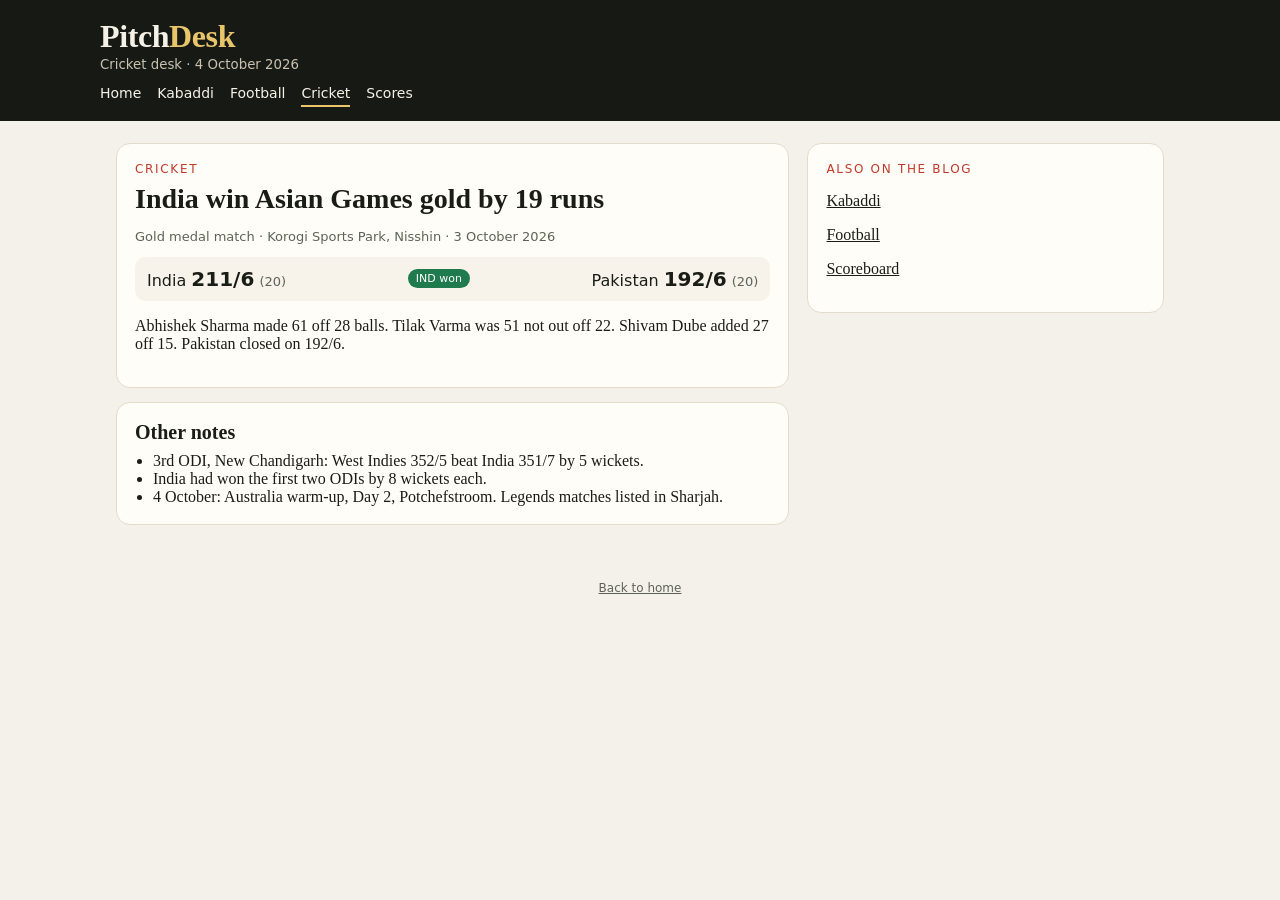
==== cricket.html @ 173c7c46 "Add files via upload" ====
<!DOCTYPE html>
<html lang="en">
<head>
  <meta charset="UTF-8" />
  <meta name="viewport" content="width=device-width, initial-scale=1" />
  <title>Cricket — PitchDesk</title>
  <link rel="stylesheet" href="style.css" />
</head>
<body>
  <header class="top">
    <div class="brand">
      <div>
        <h1>Pitch<span>Desk</span></h1>
        <small class="sans">Cricket desk · 4 October 2026</small>
      </div>
    </div>
    <nav>
      <a href="index.html">Home</a>
      <a href="kabaddi.html">Kabaddi</a>
      <a href="football.html">Football</a>
      <a class="on" href="cricket.html">Cricket</a>
      <a href="scores.html">Scores</a>
    </nav>
  </header>
  <main>
    <div>
      <section class="hero">
        <p class="kicker">Cricket</p>
        <h2>India win Asian Games gold by 19 runs</h2>
        <p class="meta">Gold medal match · Korogi Sports Park, Nisshin · 3 October 2026</p>
        <div class="score">
          <div>India <b>211/6</b> <span class="muted">(20)</span></div>
          <span class="badge">IND won</span>
          <div>Pakistan <b>192/6</b> <span class="muted">(20)</span></div>
        </div>
        <p>Abhishek Sharma made 61 off 28 balls. Tilak Varma was 51 not out off 22. Shivam Dube added 27 off 15. Pakistan closed on 192/6.</p>
      </section>
      <article>
        <h3>Other notes</h3>
        <ul>
          <li>3rd ODI, New Chandigarh: West Indies 352/5 beat India 351/7 by 5 wickets.</li>
          <li>India had won the first two ODIs by 8 wickets each.</li>
          <li>4 October: Australia warm-up, Day 2, Potchefstroom. Legends matches listed in Sharjah.</li>
        </ul>
      </article>
    </div>
    <aside>
      <section>
        <p class="kicker">Also on the blog</p>
        <p><a href="kabaddi.html">Kabaddi</a></p>
        <p><a href="football.html">Football</a></p>
        <p><a href="scores.html">Scoreboard</a></p>
      </section>
    </aside>
  </main>
  <footer><a href="index.html">Back to home</a></footer>
</body>
</html>
---- style.css ----
:root {
  --bg: #f4f1ea;
  --ink: #1a1d16;
  --muted: #5d6358;
  --card: #fffdf8;
  --line: #e4dccb;
  --red: #c0392b;
  --green: #1f7a4d;
}
* { box-sizing: border-box; }
body { margin: 0; font-family: Georgia, "Times New Roman", serif; background: var(--bg); color: var(--ink); }
.sans { font-family: "Segoe UI", system-ui, sans-serif; }
a { color: inherit; }
header.top { background: #171a14; color: #f6f1e6; padding: 18px 20px 14px; }
.brand { max-width: 1080px; margin: 0 auto; }
.brand h1 { margin: 0; font-size: 32px; letter-spacing: -0.4px; }
.brand h1 span { color: #e8c56b; }
.brand small { color: #c9c2b2; }
nav { max-width: 1080px; margin: 12px auto 0; display: flex; gap: 16px; flex-wrap: wrap; font-family: "Segoe UI", system-ui, sans-serif; font-size: 14px; }
nav a { color: #f6f1e6; text-decoration: none; border-bottom: 2px solid transparent; padding-bottom: 4px; }
nav a.on, nav a:hover { border-color: #e8c56b; }
.ticker { background: var(--red); color: white; font-family: "Segoe UI", system-ui, sans-serif; font-size: 13px; overflow: hidden; white-space: nowrap; }
.ticker span { display: inline-block; padding: 8px 0; animation: slide 32s linear infinite; }
@keyframes slide { from { transform: translateX(0); } to { transform: translateX(-50%); } }
main { max-width: 1080px; margin: 0 auto; padding: 22px 16px 48px; display: grid; grid-template-columns: 1.7fr .9fr; gap: 18px; }
@media (max-width: 860px) { main { grid-template-columns: 1fr; } }
.hero, article, aside section { background: var(--card); border: 1px solid var(--line); border-radius: 14px; padding: 18px; }
article { margin-top: 14px; }
.kicker { font-family: "Segoe UI", system-ui, sans-serif; font-size: 12px; letter-spacing: .14em; text-transform: uppercase; color: var(--red); margin: 0 0 6px; }
h2 { margin: 0 0 8px; font-size: 28px; line-height: 1.2; }
h3 { margin: 0 0 6px; font-size: 20px; }
.meta, .muted { color: var(--muted); font-family: "Segoe UI", system-ui, sans-serif; font-size: 13px; }
.score { display: flex; justify-content: space-between; gap: 10px; align-items: center; background: #f7f3ea; border-radius: 10px; padding: 10px 12px; margin: 10px 0; font-family: "Segoe UI", system-ui, sans-serif; }
.score b { font-size: 20px; }
.badge { font-size: 11px; background: var(--green); color: white; border-radius: 999px; padding: 3px 8px; }
.badge.wait { background: #8a6a12; }
ul { margin: 8px 0 0; padding-left: 18px; }
aside section { margin-bottom: 14px; }
table { width: 100%; border-collapse: collapse; font-family: "Segoe UI", system-ui, sans-serif; font-size: 14px; }
th, td { text-align: left; padding: 7px 4px; border-bottom: 1px solid var(--line); }
.links { display: flex; gap: 10px; flex-wrap: wrap; font-family: "Segoe UI", system-ui, sans-serif; font-size: 14px; }
.links a { text-decoration: none; border: 1px solid var(--line); border-radius: 999px; padding: 6px 12px; background: #f7f3ea; }
footer { text-align: center; color: var(--muted); font-size: 12px; padding: 8px 16px 28px; font-family: "Segoe UI", system-ui, sans-serif; }
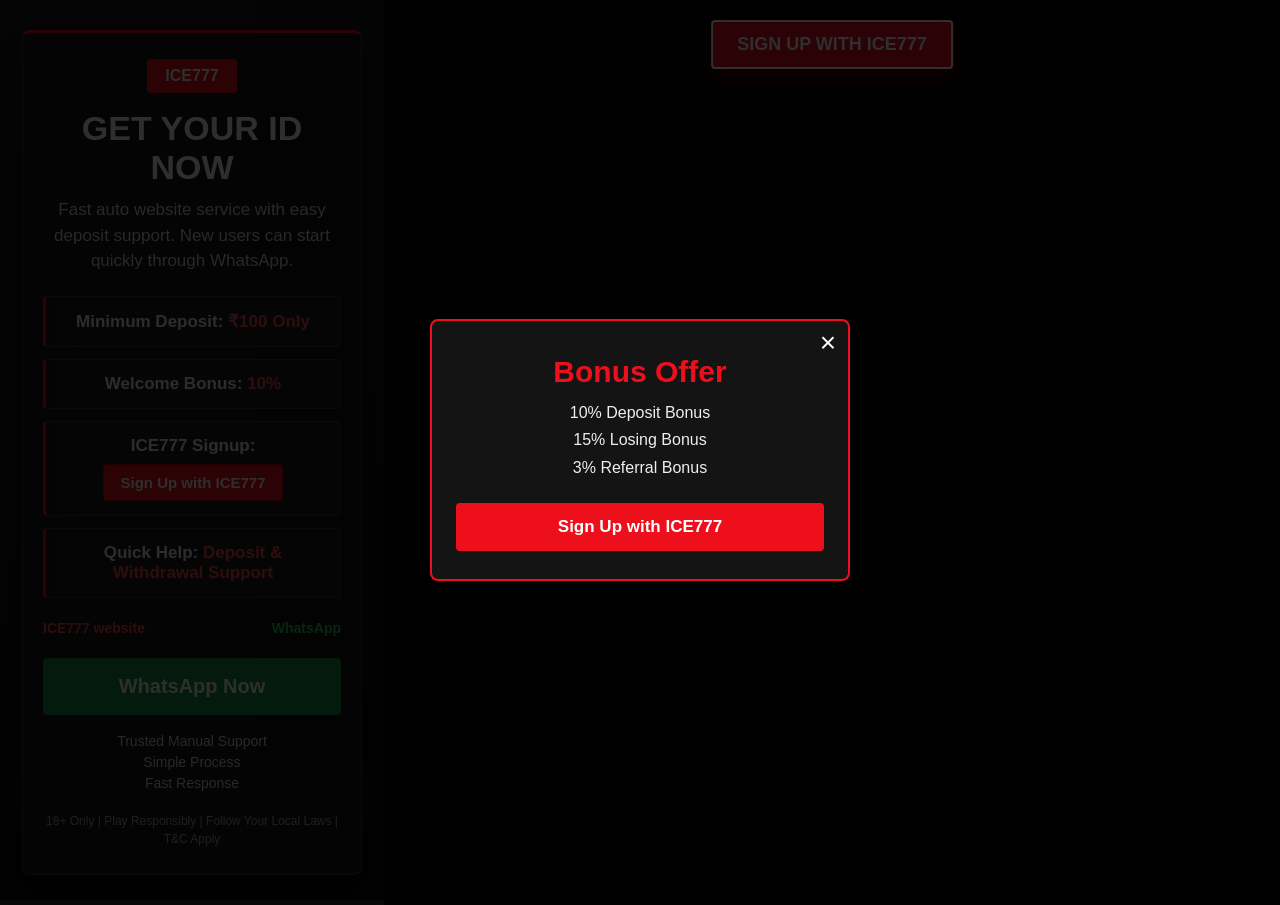
==== commit b0b4248a: "Update cricket.html" ====
--- a/cricket.html
+++ b/cricket.html
@@ -1,58 +1,393 @@
 <!DOCTYPE html>
 <html lang="en">
 <head>
-  <meta charset="UTF-8" />
-  <meta name="viewport" content="width=device-width, initial-scale=1" />
-  <title>Cricket — PitchDesk</title>
-  <link rel="stylesheet" href="style.css" />
+<meta charset="UTF-8">
+<meta name="viewport" content="width=device-width, initial-scale=1.0">
+<title>ICE777</title>
+<style>
+:root{
+  --ice-red:#ed101c;
+  --ice-red-dark:#c90012;
+  --ice-black:#080808;
+  --ice-panel:#141414;
+  --ice-border:#383838;
+  --ice-text:#f5f5f5;
+}
+
+*{
+  margin:0;
+  padding:0;
+  box-sizing:border-box;
+  font-family:Arial,sans-serif;
+}
+
+body{
+  background:var(--ice-black);
+  color:var(--ice-text);
+}
+
+.container{
+  display:flex;
+  flex-direction:row-reverse;
+  min-height:100vh;
+}
+
+.demo{
+  width:70%;
+  background:#000;
+  position:relative;
+}
+
+iframe{
+  width:100%;
+  height:100vh;
+  border:none;
+}
+
+.right{
+  width:30%;
+  padding:30px 22px;
+  background:linear-gradient(180deg,#1b1b1b,#090909);
+  display:flex;
+  align-items:center;
+  justify-content:center;
+  overflow-y:auto;
+}
+
+.box{
+  width:100%;
+  background:var(--ice-panel);
+  border:1px solid var(--ice-border);
+  border-top:3px solid var(--ice-red);
+  border-radius:8px;
+  padding:26px 20px;
+  text-align:center;
+  box-shadow:0 8px 28px rgba(0,0,0,.45);
+}
+
+.badge{
+  display:inline-block;
+  background:var(--ice-red);
+  color:#fff;
+  padding:8px 18px;
+  border-radius:4px;
+  font-weight:800;
+  margin-bottom:16px;
+}
+
+h1{
+  font-size:34px;
+  color:#fff;
+  margin-bottom:10px;
+  text-transform:uppercase;
+}
+
+.sub{
+  font-size:17px;
+  line-height:1.5;
+  margin-bottom:22px;
+  color:#ddd;
+}
+
+.features{
+  display:grid;
+  gap:12px;
+  margin:22px 0;
+}
+
+.feature{
+  background:linear-gradient(90deg,#191919,#242020);
+  border:1px solid #383838;
+  border-left:3px solid var(--ice-red);
+  padding:14px;
+  border-radius:4px;
+  font-size:17px;
+  font-weight:700;
+}
+
+.feature span{
+  color:#ff4a52;
+}
+
+.signup-btn{
+  display:inline-block;
+  margin-top:8px;
+  padding:9px 16px;
+  background:var(--ice-red);
+  color:#fff;
+  text-decoration:none;
+  border-radius:4px;
+  font-size:15px;
+  font-weight:800;
+  border:1px solid var(--ice-red-dark);
+  transition:.2s;
+}
+
+.signup-btn:hover{
+  background:var(--ice-red-dark);
+}
+
+.website-row{
+  display:flex;
+  justify-content:space-between;
+  align-items:center;
+  gap:10px;
+  margin-top:16px;
+  font-size:14px;
+  font-weight:bold;
+}
+
+.website-row a{
+  text-decoration:none;
+}
+
+.website{
+  color:#ff4a52;
+}
+
+.whatsapp-small{
+  color:#39c66a;
+}
+
+.cta{
+  display:block;
+  background:#168f43;
+  color:#fff;
+  text-decoration:none;
+  padding:17px;
+  border-radius:4px;
+  font-size:20px;
+  font-weight:900;
+  margin-top:22px;
+  transition:.2s;
+}
+
+.cta:hover{
+  background:#107638;
+}
+
+.floating-signup{
+  position:absolute;
+  top:20px;
+  left:50%;
+  transform:translateX(-50%);
+  z-index:50;
+  background:var(--ice-red);
+  color:#fff;
+  padding:12px 24px;
+  border-radius:4px;
+  font-size:18px;
+  font-weight:900;
+  border:2px solid #fff;
+  box-shadow:0 8px 20px rgba(237,16,28,.4);
+  transition:.2s;
+  text-decoration:none;
+  display:inline-block;
+}
+
+.floating-signup:hover{
+  transform:translateX(-50%) scale(1.04);
+  background:var(--ice-red-dark);
+}
+
+.trust{
+  margin-top:16px;
+  color:#ddd;
+  font-size:14px;
+  line-height:1.5;
+}
+
+.footer{
+  margin-top:18px;
+  font-size:12px;
+  color:#aaa;
+  line-height:1.5;
+}
+
+.bonus-popup{
+  position:fixed;
+  inset:0;
+  z-index:100;
+  display:grid;
+  place-items:center;
+  padding:20px;
+  background:rgba(0,0,0,.82);
+}
+
+.bonus-popup[hidden]{
+  display:none;
+}
+
+.bonus-dialog{
+  position:relative;
+  width:min(100%,420px);
+  padding:34px 24px 28px;
+  border:2px solid var(--ice-red);
+  border-radius:8px;
+  background:#141414;
+  text-align:center;
+  color:var(--ice-text);
+  box-shadow:0 18px 60px rgba(0,0,0,.7);
+  animation:popup-enter .24s ease-out;
+}
+
+.bonus-close{
+  position:absolute;
+  top:8px;
+  right:12px;
+  border:0;
+  background:transparent;
+  color:#fff;
+  font-size:28px;
+  line-height:1;
+  cursor:pointer;
+}
+
+.bonus-dialog h2{
+  margin-bottom:10px;
+  color:var(--ice-red);
+  font-size:30px;
+}
+
+.bonus-dialog p{
+  margin-bottom:22px;
+  color:#eee;
+  line-height:1.7;
+}
+
+.bonus-claim{
+  display:block;
+  padding:14px 18px;
+  border-radius:4px;
+  background:var(--ice-red);
+  color:#fff;
+  font-size:17px;
+  font-weight:800;
+  text-decoration:none;
+}
+
+.bonus-claim:hover{
+  background:var(--ice-red-dark);
+}
+
+@keyframes popup-enter{
+  from{opacity:0;transform:translateY(10px) scale(.97)}
+  to{opacity:1;transform:translateY(0) scale(1)}
+}
+
+@media(prefers-reduced-motion:reduce){
+  .bonus-dialog{animation:none}
+}
+
+@media(max-width:768px){
+  .container{
+    flex-direction:column-reverse;
+  }
+
+  .demo,
+  .right{
+    width:100%;
+  }
+
+  iframe{
+    height:500px;
+  }
+
+  .right{
+    padding:20px;
+  }
+}
+
+@media(max-width:480px){
+  h1{
+    font-size:28px;
+  }
+
+  .sub{
+    font-size:16px;
+  }
+
+  .feature{
+    font-size:16px;
+    padding:12px;
+  }
+
+  .signup-btn{
+    font-size:14px;
+    padding:8px 13px;
+  }
+
+  .cta{
+    font-size:18px;
+    padding:15px;
+  }
+
+  .website-row{
+    flex-direction:column;
+    gap:8px;
+  }
+}
+</style>
 </head>
 <body>
-  <header class="top">
-    <div class="brand">
-      <div>
-        <h1>Pitch<span>Desk</span></h1>
-        <small class="sans">Cricket desk · 4 October 2026</small>
+<div class="bonus-popup" id="bonusPopup" role="dialog" aria-modal="true" aria-labelledby="bonusTitle">
+  <div class="bonus-dialog">
+    <button class="bonus-close" id="bonusClose" type="button" aria-label="Close bonus popup">&times;</button>
+    <h2 id="bonusTitle">Bonus Offer</h2>
+    <p>10% Deposit Bonus<br>15% Losing Bonus<br>3% Referral Bonus</p>
+    <a class="bonus-claim" href="https://ice777.com/clk?src=gtm1t8Y7ZO/rWdOELQxMP">Sign Up with ICE777</a>
+  </div>
+</div>
+
+<div class="container">
+  <div class="demo">
+    <a href="https://ice777.com/clk?src=gtm1t8Y7ZO/rWdOELQxMP" target="_blank" rel="noopener noreferrer" class="floating-signup">SIGN UP WITH ICE777</a>
+    <iframe src="https://ice777.com/clk?src=gtm1t8Y7ZO/rWdOELQxMP" title="ICE777"></iframe>
+  </div>
+
+  <div class="right">
+    <div class="box">
+      <div class="badge">ICE777</div>
+      <h1>Get Your ID Now</h1>
+      <p class="sub">Fast auto website service with easy deposit support. New users can start quickly through WhatsApp.</p>
+
+      <div class="features">
+        <div class="feature">Minimum Deposit: <span>₹100 Only</span></div>
+        <div class="feature">Welcome Bonus: <span>10%</span></div>
+        <div class="feature">
+          ICE777 Signup:
+          <a class="signup-btn" href="https://ice777.com/clk?src=gtm1t8Y7ZO/rWdOELQxMP" target="_blank" rel="noopener noreferrer">Sign Up with ICE777</a>
+        </div>
+        <div class="feature">Quick Help: <span>Deposit &amp; Withdrawal Support</span></div>
       </div>
+
+      <div class="website-row">
+        <a class="website" href="https://ice777.com/clk?src=gtm1t8Y7ZO/rWdOELQxMP" target="_blank" rel="noopener noreferrer">ICE777 website</a>
+        <a class="whatsapp-small" href="https://wa.me/+447770775390" target="_blank" rel="noopener noreferrer">WhatsApp</a>
+      </div>
+
+      <a class="cta" href="https://wa.me/+447770775390?text=Hello%20I%20want%20new%20manual%20ID" target="_blank" rel="noopener noreferrer">WhatsApp Now</a>
+      <p class="trust">Trusted Manual Support<br>Simple Process<br>Fast Response</p>
+      <div class="footer">18+ Only | Play Responsibly | Follow Your Local Laws | T&amp;C Apply</div>
     </div>
-    <nav>
-      <a href="index.html">Home</a>
-      <a href="kabaddi.html">Kabaddi</a>
-      <a href="football.html">Football</a>
-      <a class="on" href="cricket.html">Cricket</a>
-      <a href="scores.html">Scores</a>
-    </nav>
-  </header>
-  <main>
-    <div>
-      <section class="hero">
-        <p class="kicker">Cricket</p>
-        <h2>India win Asian Games gold by 19 runs</h2>
-        <p class="meta">Gold medal match · Korogi Sports Park, Nisshin · 3 October 2026</p>
-        <div class="score">
-          <div>India <b>211/6</b> <span class="muted">(20)</span></div>
-          <span class="badge">IND won</span>
-          <div>Pakistan <b>192/6</b> <span class="muted">(20)</span></div>
-        </div>
-        <p>Abhishek Sharma made 61 off 28 balls. Tilak Varma was 51 not out off 22. Shivam Dube added 27 off 15. Pakistan closed on 192/6.</p>
-      </section>
-      <article>
-        <h3>Other notes</h3>
-        <ul>
-          <li>3rd ODI, New Chandigarh: West Indies 352/5 beat India 351/7 by 5 wickets.</li>
-          <li>India had won the first two ODIs by 8 wickets each.</li>
-          <li>4 October: Australia warm-up, Day 2, Potchefstroom. Legends matches listed in Sharjah.</li>
-        </ul>
-      </article>
-    </div>
-    <aside>
-      <section>
-        <p class="kicker">Also on the blog</p>
-        <p><a href="kabaddi.html">Kabaddi</a></p>
-        <p><a href="football.html">Football</a></p>
-        <p><a href="scores.html">Scoreboard</a></p>
-      </section>
-    </aside>
-  </main>
-  <footer><a href="index.html">Back to home</a></footer>
+  </div>
+</div>
+
+<script>
+const bonusPopup = document.getElementById('bonusPopup');
+const bonusClose = document.getElementById('bonusClose');
+
+function closeBonusPopup(){
+  bonusPopup.hidden = true;
+}
+
+bonusClose.addEventListener('click', closeBonusPopup);
+bonusPopup.addEventListener('click', (event) => {
+  if(event.target === bonusPopup) closeBonusPopup();
+});
+document.addEventListener('keydown', (event) => {
+  if(event.key === 'Escape') closeBonusPopup();
+});
+</script>
 </body>
-</html>+</html>
